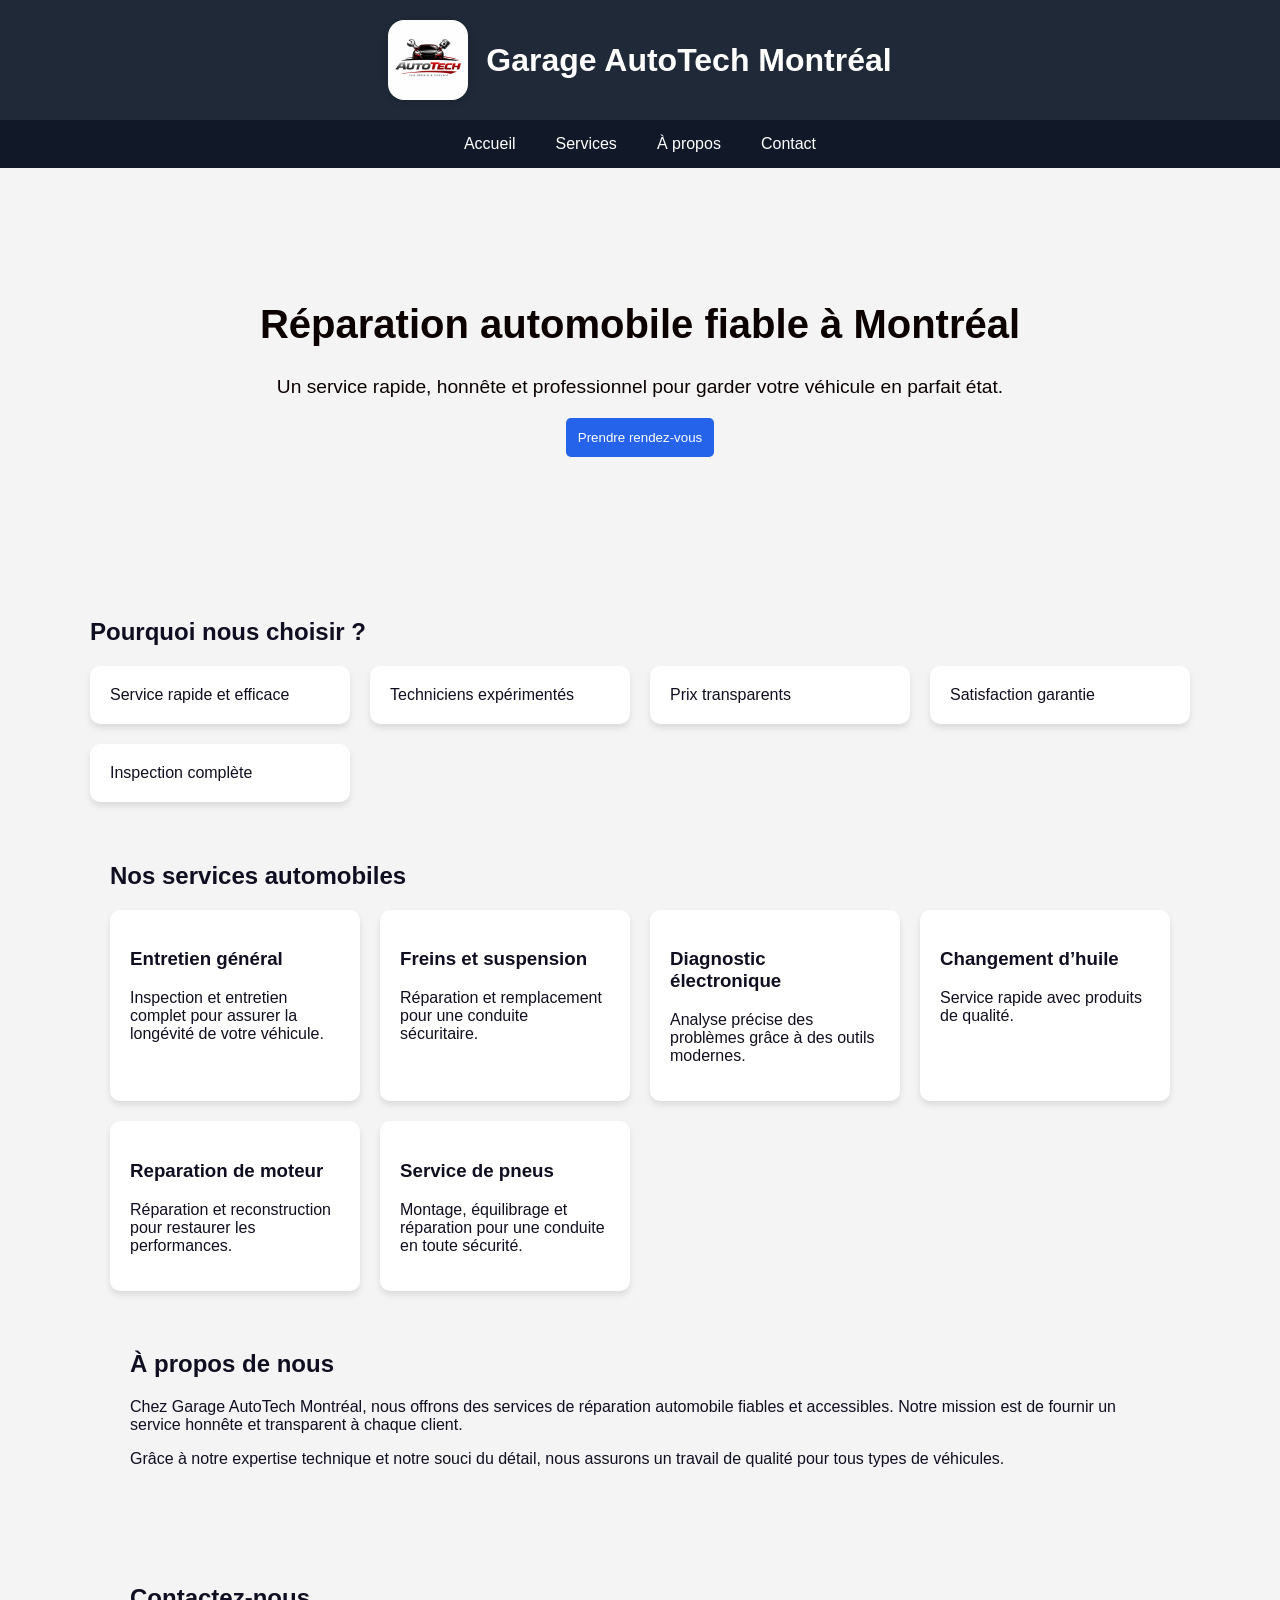
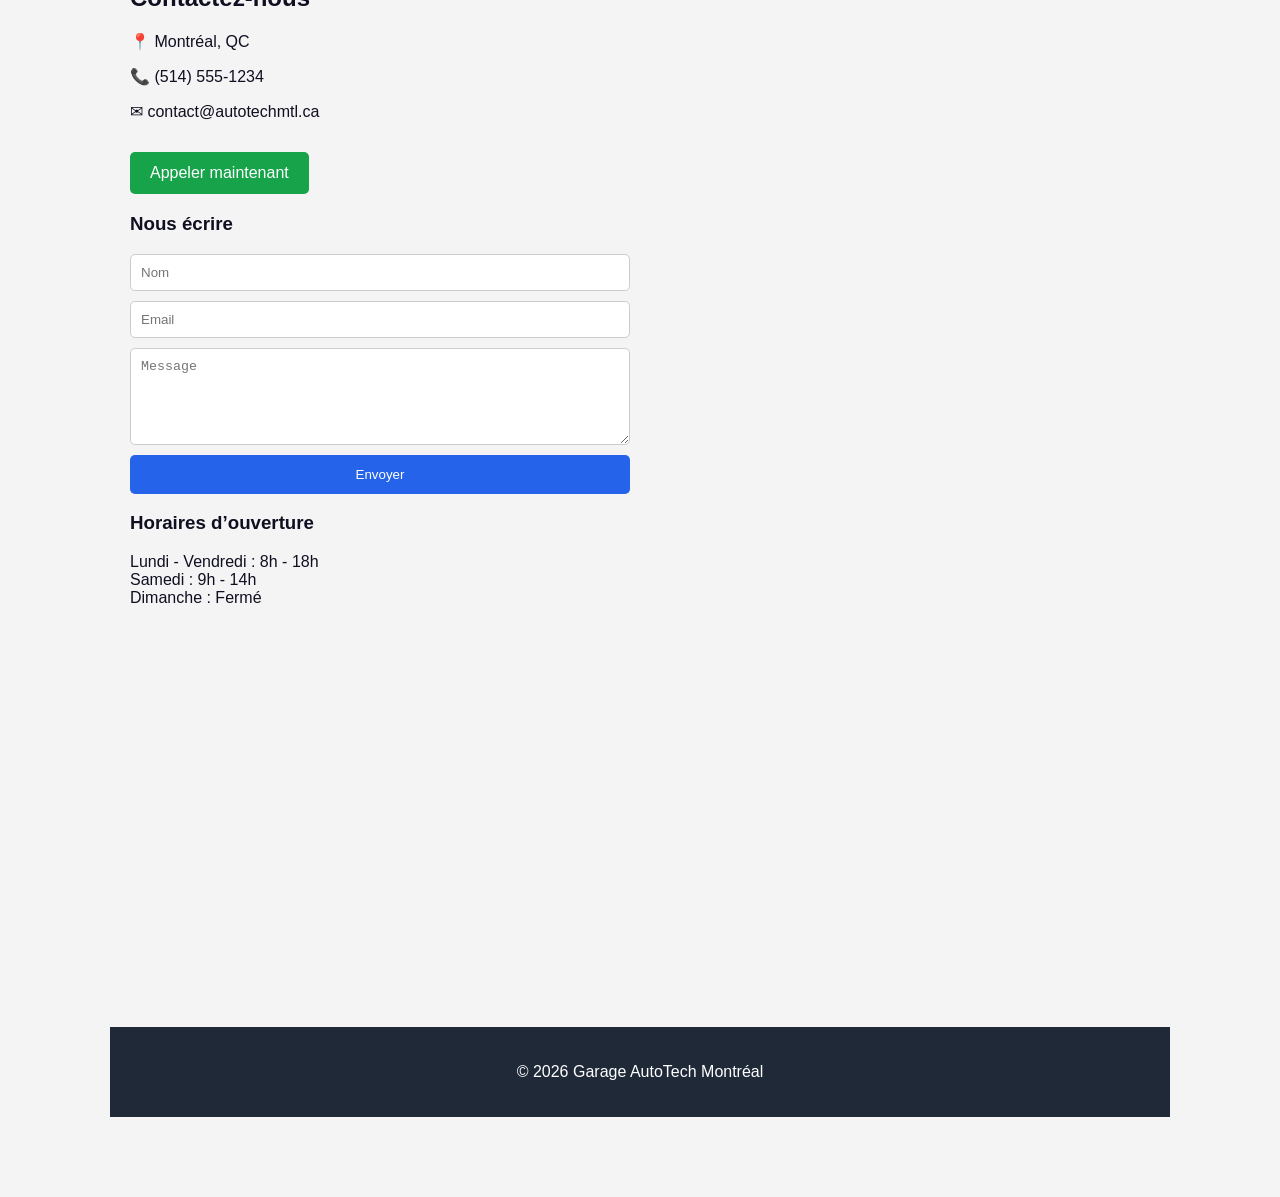
==== client/index.html @ 24687bcd "ajuster css ajuster cards ajouter logo" ====
<!doctype html>
<html lang="fr">
  <head>
    <meta charset="UTF-8" />
    <meta name="viewport" content="width=device-width, initial-scale=1.0" />
    <title>Garage AutoTech Montréal</title>
    <link rel="stylesheet" href="css/style.css" />
  </head>
  <body>
    <header>
      <img src="images/logo.png" alt="Logo Garage AutoTech" class="logo-header" />
      <h1>Garage AutoTech Montréal</h1>
    </header>

    <nav>
      <a href="#accueil">Accueil</a>
      <a href="#services">Services</a>
      <a href="#apropos">À propos</a>
      <a href="#contact">Contact</a>
    </nav>

    <!-- ACCUEIL -->
    <section class="hero" id="accueil">
      <h1>Réparation automobile fiable à Montréal</h1>
      <p>
        Un service rapide, honnête et professionnel pour garder votre véhicule
        en parfait état.
      </p>
      <button>Prendre rendez-vous</button>
    </section>

    <div class="container">
      <h2>Pourquoi nous choisir ?</h2>
      <div class="services">
        <div class="card">Service rapide et efficace</div>
        <div class="card">Techniciens expérimentés</div>
        <div class="card">Prix transparents</div>
        <div class="card">Satisfaction garantie</div>
        <div class="card">Inspection complète</div>
      </div>
    

    <!-- SERVICES -->
    <div class="container" id="services">
      <h2>Nos services automobiles</h2>
      <div class="services">
        <div class="card">
          <h3>Entretien général</h3>
          <p>
            Inspection et entretien complet pour assurer la longévité de votre
            véhicule.
          </p>
        </div>
        <div class="card">
          <h3>Freins et suspension</h3>
          <p>Réparation et remplacement pour une conduite sécuritaire.</p>
        </div>
        <div class="card">
          <h3>Diagnostic électronique</h3>
          <p>Analyse précise des problèmes grâce à des outils modernes.</p>
        </div>
        <div class="card">
          <h3>Changement d’huile</h3>
          <p>Service rapide avec produits de qualité.</p>
        </div>
        <div class="card">
          <h3>Reparation de moteur</h3>
            <p>Réparation et reconstruction pour restaurer les performances.</p>
        </div>
        <div class="card">
          <h3>Service de pneus</h3>
          <p>Montage, équilibrage et réparation pour une conduite en toute sécurité.</p>    
      </div>
    </div>

    <!-- À PROPOS -->
    <div class="container" id="apropos">
      <h2>À propos de nous</h2>
      <p>
        Chez Garage AutoTech Montréal, nous offrons des services de réparation
        automobile fiables et accessibles. Notre mission est de fournir un
        service honnête et transparent à chaque client.
      </p>
      <p>
        Grâce à notre expertise technique et notre souci du détail, nous
        assurons un travail de qualité pour tous types de véhicules.
      </p>
    </div>

    <!-- CONTACT -->
    <div class="container" id="contact">
      <h2>Contactez-nous</h2>
      <p>📍 Montréal, QC</p>
      <p>📞 (514) 555-1234</p>
      <p>✉ contact@autotechmtl.ca</p>

      <a href="tel:15145551234" class="call-btn">Appeler maintenant</a>

      <h3>Nous écrire</h3>
      <form>
        <input type="text" placeholder="Nom" required />
        <input type="email" placeholder="Email" required />
        <textarea placeholder="Message" rows="5" required></textarea>
        <button type="submit">Envoyer</button>
      </form>

      <h3>Horaires d’ouverture</h3>
      <p>
        Lundi - Vendredi : 8h - 18h<br />Samedi : 9h - 14h<br />Dimanche : Fermé
      </p>

      <iframe
        src="https://maps.google.com/maps?q=Montreal&t=&z=13&ie=UTF8&iwloc=&output=embed"
      ></iframe>
    </div>

    <footer>
      <p>&copy; 2026 Garage AutoTech Montréal</p>
    </footer>
  </body>
</html>
---- client/css/style.css ----
body {
  margin: 0;
  font-family: "Segoe UI", Tahoma, Geneva, Verdana, sans-serif;
  background-color: #f4f4f4;
  color: #0f0f21;
}

header {
  background-color: #1f2937;
  color: white;
  padding: 20px;
  text-align: center;
  display: flex;
  align-items: center;
  justify-content: center;
}

.logo-header {
  height: 80px;
  width: auto;
  border-radius: 16px;
  margin-right: 18px;
  object-fit: cover;
  box-shadow: 0 2px 8px rgba(0, 0, 0, 0.1);
}

nav {
  background: #111827;
  display: flex;
  justify-content: center;
  flex-wrap: wrap;
}

nav a {
  color: white;
  padding: 15px 20px;
  text-decoration: none;
}

nav a:hover {
  background: #374151;
}

.hero {
  background: url("https://images.unsplash.com/photo-1515923162037-7c1f4b6c60b3")
    center/cover no-repeat;
  height: 350px;
  display: flex;
  flex-direction: column;
  align-items: center;
  justify-content: center;
  color: rgb(12, 1, 1);
  text-align: center;
  padding: 20px;
  font-family:'Lucida Sans', 'Lucida Sans Regular', 'Lucida Grande', 'Lucida Sans Unicode', Geneva, Verdana, sans-serif
}

.hero h1 {
  font-size: 2.5rem;
  margin-bottom: 10px;
}

.hero p {
  font-size: 1.2rem;
  margin-bottom: 20px;
}

.container {
  padding: 40px 20px;
  max-width: 1100px;
  margin: auto;
}

.services {
  display: grid;
  grid-template-columns: repeat(auto-fit, minmax(250px, 1fr));
  gap: 20px;
}

.card {
  background: white;
  padding: 20px;
  border-radius: 10px;
  box-shadow: 0 4px 6px rgba(0, 0, 0, 0.1);
  transition:
    transform 0.2s ease,
    box-shadow 0.2s ease;
}

.card:hover {
  transform: scale(1.04);
  box-shadow: 0 8px 16px rgba(0, 0, 0, 0.15);
}

.checklist {
  margin-top: 20px;
  line-height: 1.8;
}

form {
  display: flex;
  flex-direction: column;
  gap: 10px;
  max-width: 500px;
}

input,
textarea {
  padding: 10px;
  border-radius: 5px;
  border: 1px solid #ccc;
}

iframe {
  width: 100%;
  height: 300px;
  border: none;
  margin-top: 20px;
}

button {
  background: #2563eb;
  color: white;
  border: none;
  padding: 12px;
  border-radius: 5px;
  cursor: pointer;
}

button:hover {
  background: #1d4ed8;
}

.call-btn {
  display: inline-block;
  margin-top: 15px;
  background: #16a34a;
  padding: 12px 20px;
  border-radius: 5px;
  color: white;
  text-decoration: none;
}

footer {
  background: #1f2937;
  color: white;
  text-align: center;
  padding: 20px;
  margin-top: 40px;
}
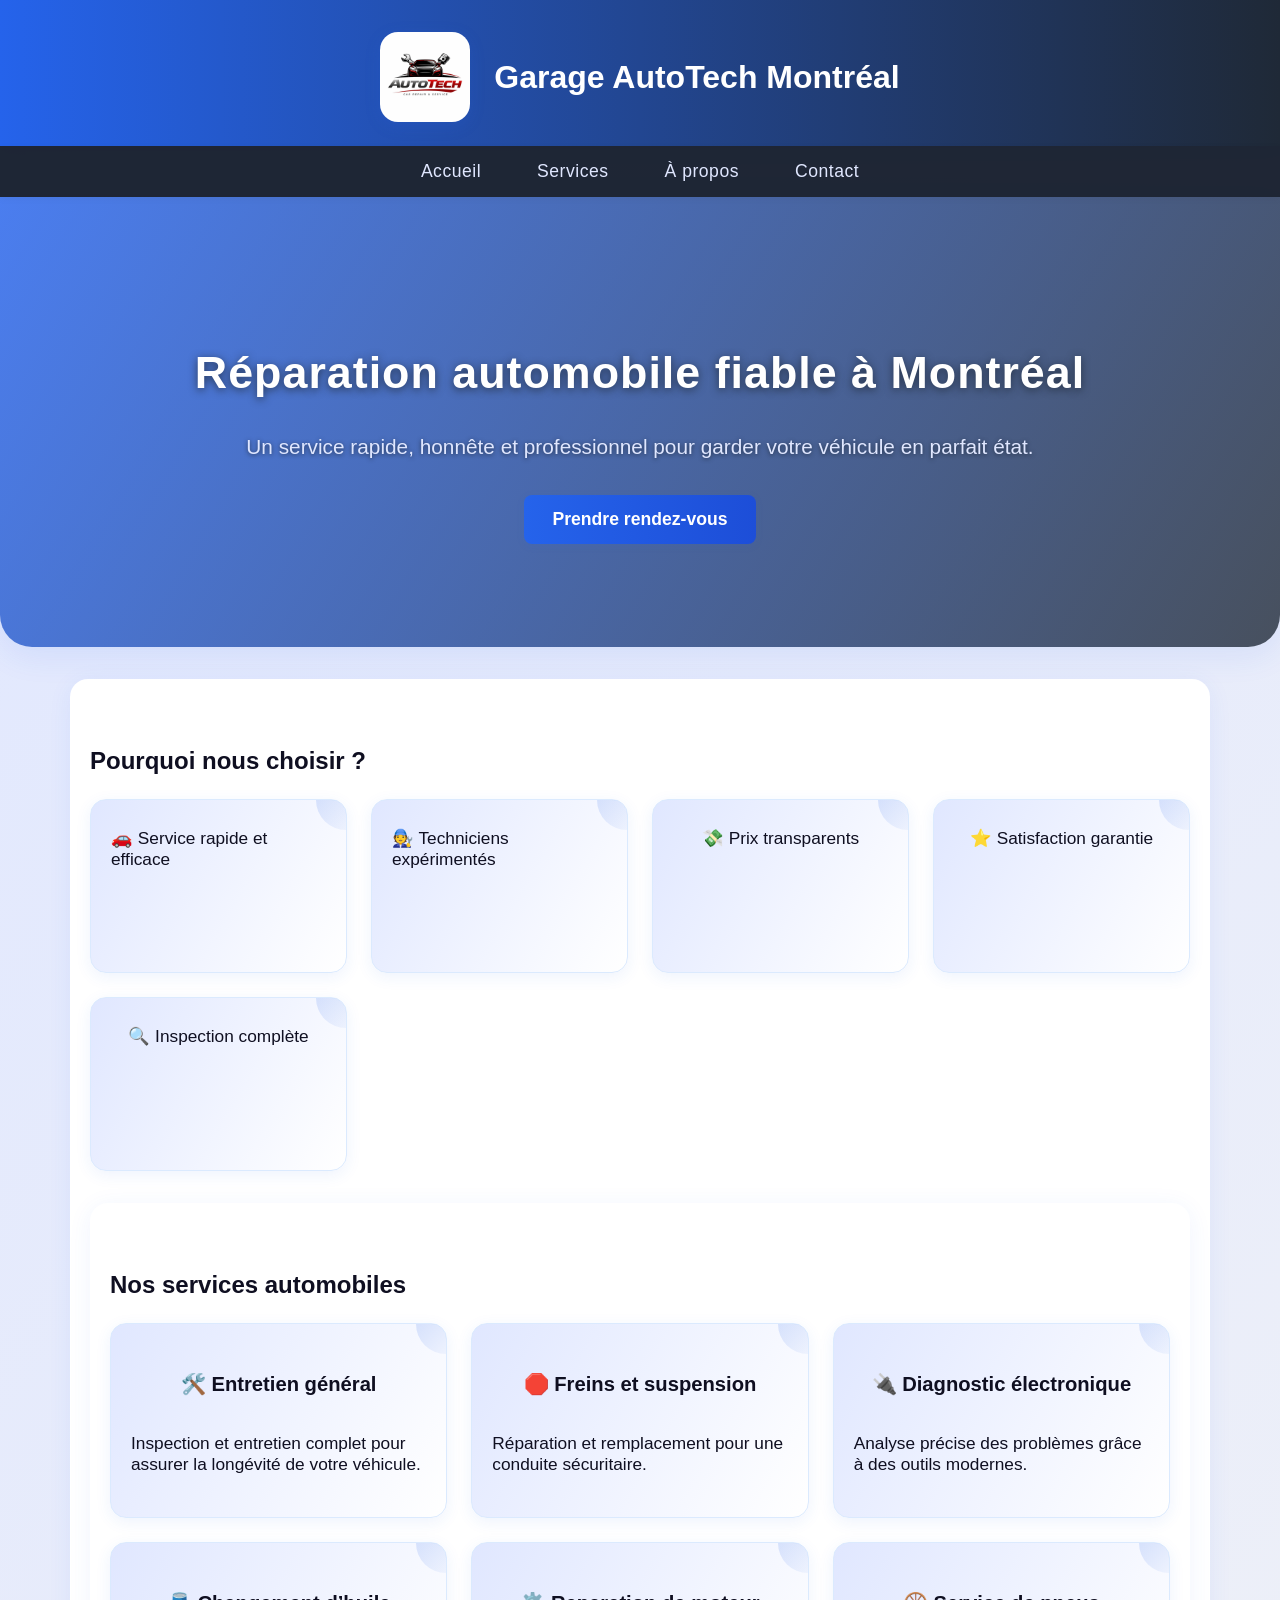
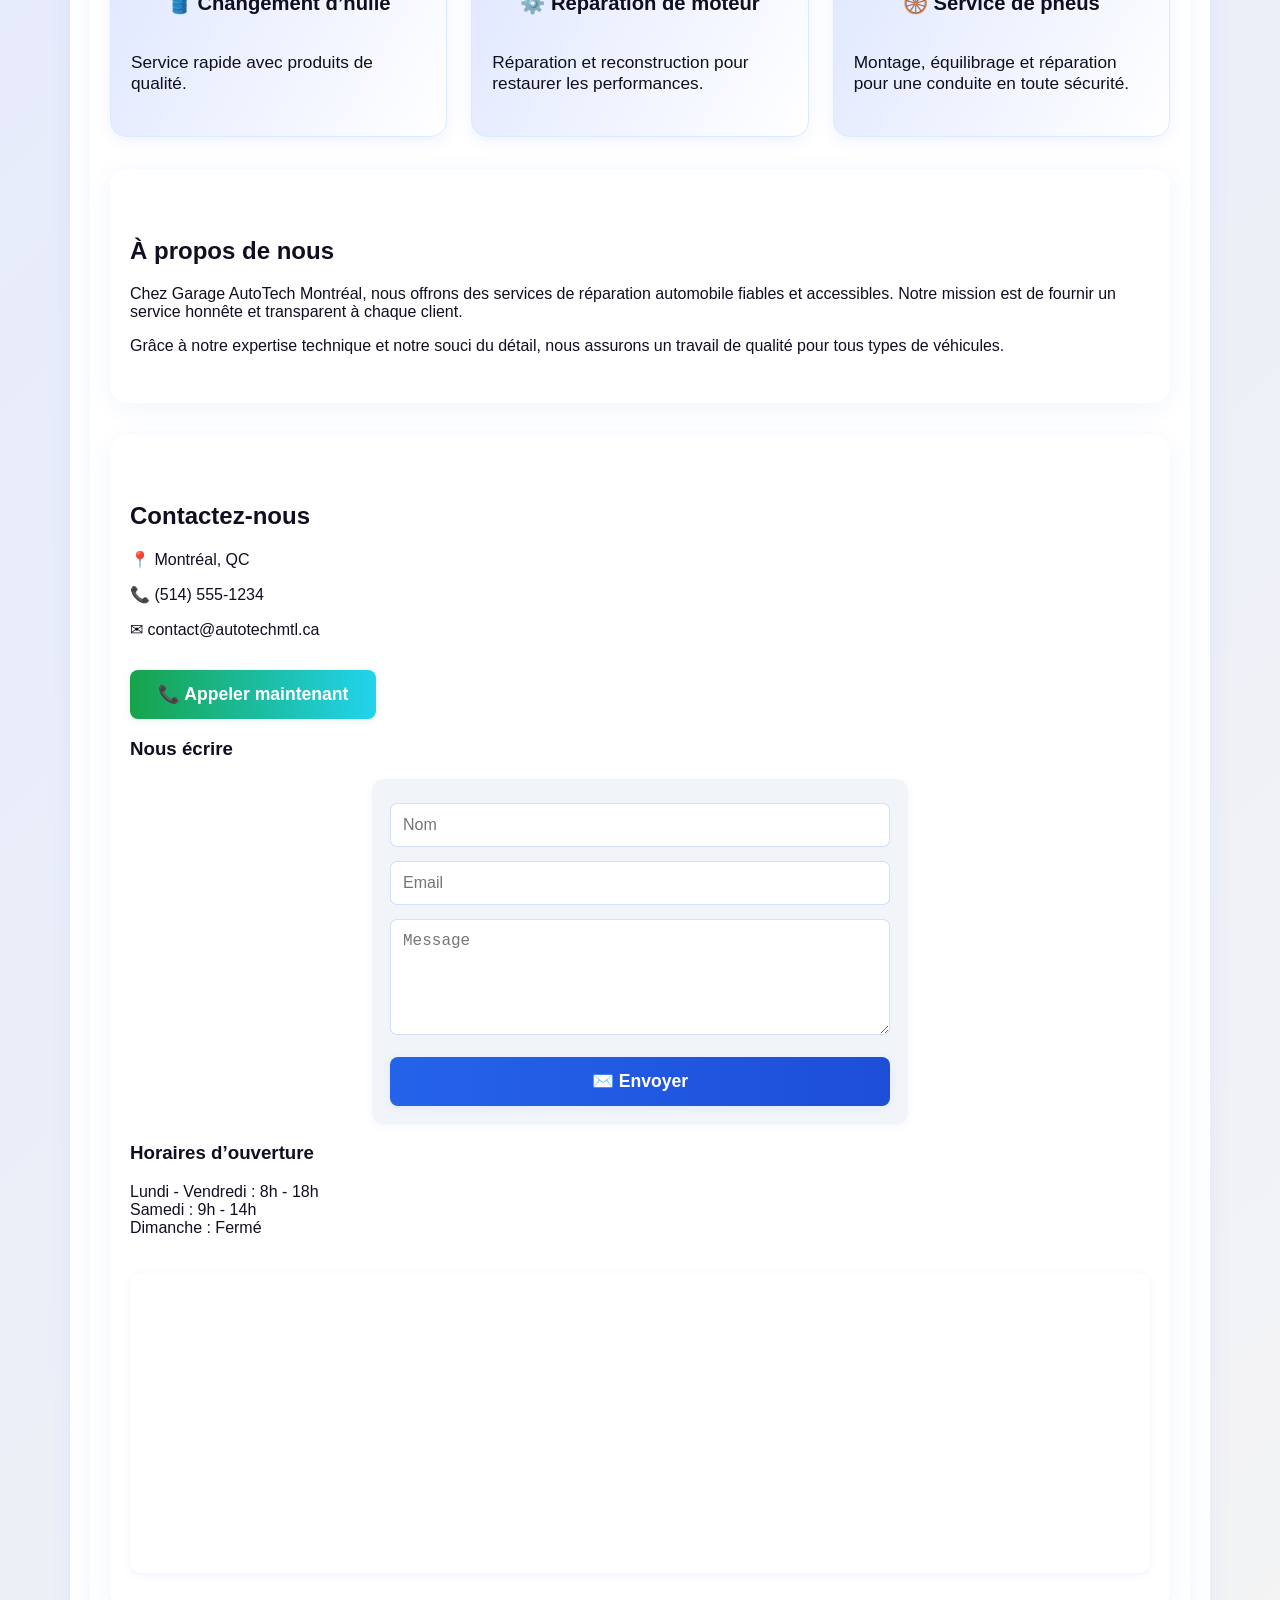
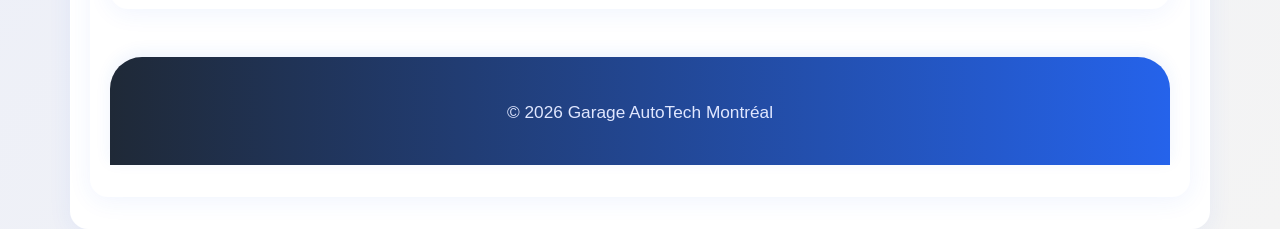
==== commit ed59573c: "mise a jour du style" ====
--- a/client/index.html
+++ b/client/index.html
@@ -32,11 +32,11 @@
     <div class="container">
       <h2>Pourquoi nous choisir ?</h2>
       <div class="services">
-        <div class="card">Service rapide et efficace</div>
-        <div class="card">Techniciens expérimentés</div>
-        <div class="card">Prix transparents</div>
-        <div class="card">Satisfaction garantie</div>
-        <div class="card">Inspection complète</div>
+        <div class="card">🚗 Service rapide et efficace</div>
+        <div class="card">🧑‍🔧 Techniciens expérimentés</div>
+        <div class="card">💸 Prix transparents</div>
+        <div class="card">⭐ Satisfaction garantie</div>
+        <div class="card">🔍 Inspection complète</div>
       </div>
     
 
@@ -45,33 +45,32 @@
       <h2>Nos services automobiles</h2>
       <div class="services">
         <div class="card">
-          <h3>Entretien général</h3>
+          <h3>🛠️ Entretien général</h3>
           <p>
-            Inspection et entretien complet pour assurer la longévité de votre
-            véhicule.
+            Inspection et entretien complet pour assurer la longévité de votre véhicule.
           </p>
         </div>
         <div class="card">
-          <h3>Freins et suspension</h3>
+          <h3>🛑 Freins et suspension</h3>
           <p>Réparation et remplacement pour une conduite sécuritaire.</p>
         </div>
         <div class="card">
-          <h3>Diagnostic électronique</h3>
+          <h3>🔌 Diagnostic électronique</h3>
           <p>Analyse précise des problèmes grâce à des outils modernes.</p>
         </div>
         <div class="card">
-          <h3>Changement d’huile</h3>
+          <h3>🛢️ Changement d’huile</h3>
           <p>Service rapide avec produits de qualité.</p>
         </div>
         <div class="card">
-          <h3>Reparation de moteur</h3>
+          <h3>⚙️ Reparation de moteur</h3>
             <p>Réparation et reconstruction pour restaurer les performances.</p>
         </div>
         <div class="card">
-          <h3>Service de pneus</h3>
+          <h3>🛞 Service de pneus</h3>
           <p>Montage, équilibrage et réparation pour une conduite en toute sécurité.</p>    
+        </div>
       </div>
-    </div>
 
     <!-- À PROPOS -->
     <div class="container" id="apropos">
@@ -94,14 +93,14 @@
       <p>📞 (514) 555-1234</p>
       <p>✉ contact@autotechmtl.ca</p>
 
-      <a href="tel:15145551234" class="call-btn">Appeler maintenant</a>
+      <a href="tel:15145551234" class="call-btn">📞 Appeler maintenant</a>
 
       <h3>Nous écrire</h3>
       <form>
         <input type="text" placeholder="Nom" required />
         <input type="email" placeholder="Email" required />
         <textarea placeholder="Message" rows="5" required></textarea>
-        <button type="submit">Envoyer</button>
+        <button type="submit">✉️ Envoyer</button>
       </form>
 
       <h3>Horaires d’ouverture</h3>
--- a/client/css/style.css
+++ b/client/css/style.css
@@ -1,95 +1,148 @@
+
+
 body {
   margin: 0;
   font-family: "Segoe UI", Tahoma, Geneva, Verdana, sans-serif;
-  background-color: #f4f4f4;
+  background: linear-gradient(135deg, #e0e7ff 0%, #f4f4f4 100%);
   color: #0f0f21;
+  min-height: 100vh;
 }
 
 header {
-  background-color: #1f2937;
+  background: linear-gradient(90deg, #2563eb 0%, #1f2937 100%);
   color: white;
-  padding: 20px;
+  padding: 32px 20px 24px 20px;
   text-align: center;
   display: flex;
   align-items: center;
   justify-content: center;
+  box-shadow: 0 4px 16px rgba(37, 99, 235, 0.08);
+
+  position: relative;
+  z-index: 2;
 }
 
 .logo-header {
-  height: 80px;
+  height: 90px;
   width: auto;
-  border-radius: 16px;
-  margin-right: 18px;
+  border-radius: 18px;
+  margin-right: 24px;
   object-fit: cover;
-  box-shadow: 0 2px 8px rgba(0, 0, 0, 0.1);
+  box-shadow: 0 4px 16px rgba(37, 99, 235, 0.15);
 }
 
 nav {
-  background: #111827;
+  background: #111827ee;
   display: flex;
   justify-content: center;
   flex-wrap: wrap;
+  position: sticky;
+  top: 0;
+  z-index: 10;
+  box-shadow: 0 2px 8px rgba(0,0,0,0.04);
 }
 
 nav a {
-  color: white;
-  padding: 15px 20px;
+  color: #e0e7ff;
+  padding: 15px 28px;
   text-decoration: none;
+  font-weight: 500;
+  font-size: 1.1rem;
+  letter-spacing: 0.5px;
+  transition: background 0.2s, color 0.2s;
 }
 
 nav a:hover {
-  background: #374151;
+  background: #2563eb;
+  color: #fff;
+  border-radius: 8px;
 }
 
 .hero {
-  background: url("https://images.unsplash.com/photo-1515923162037-7c1f4b6c60b3")
-    center/cover no-repeat;
-  height: 350px;
+  background: linear-gradient(120deg, #2563ebcc 0%, #1f2937cc 100%), url("https://images.unsplash.com/photo-1515923162037-7c1f4b6c60b3") center/cover no-repeat;
+  min-height: 380px;
   display: flex;
   flex-direction: column;
   align-items: center;
   justify-content: center;
-  color: rgb(12, 1, 1);
+  color: #fff;
   text-align: center;
-  padding: 20px;
-  font-family:'Lucida Sans', 'Lucida Sans Regular', 'Lucida Grande', 'Lucida Sans Unicode', Geneva, Verdana, sans-serif
+  padding: 40px 20px 30px 20px;
+  border-radius: 0 0 32px 32px;
+  box-shadow: 0 8px 32px rgba(37, 99, 235, 0.10);
+  font-family:'Lucida Sans', 'Lucida Sans Regular', 'Lucida Grande', 'Lucida Sans Unicode', Geneva, Verdana, sans-serif;
+  position: relative;
+  overflow: hidden;
 }
 
 .hero h1 {
-  font-size: 2.5rem;
-  margin-bottom: 10px;
+  font-size: 2.8rem;
+  margin-bottom: 16px;
+  font-weight: 700;
+  text-shadow: 0 2px 8px #1f2937cc;
+  letter-spacing: 1px;
 }
 
 .hero p {
-  font-size: 1.2rem;
-  margin-bottom: 20px;
+  font-size: 1.3rem;
+  margin-bottom: 28px;
+  color: #e0e7ff;
+  text-shadow: 0 1px 4px #1f2937cc;
 }
 
 .container {
-  padding: 40px 20px;
+  padding: 48px 20px 32px 20px;
   max-width: 1100px;
-  margin: auto;
+  margin: 32px auto 0 auto;
+  background: #fff;
+  border-radius: 18px;
+  box-shadow: 0 4px 24px rgba(37, 99, 235, 0.07);
+  position: relative;
+  z-index: 1;
 }
 
 .services {
   display: grid;
   grid-template-columns: repeat(auto-fit, minmax(250px, 1fr));
-  gap: 20px;
+  gap: 24px;
+  margin-top: 24px;
 }
 
 .card {
-  background: white;
-  padding: 20px;
-  border-radius: 10px;
-  box-shadow: 0 4px 6px rgba(0, 0, 0, 0.1);
-  transition:
-    transform 0.2s ease,
-    box-shadow 0.2s ease;
+  background: linear-gradient(120deg, #e0e7ff 0%, #fff 100%);
+  padding: 28px 20px 24px 20px;
+  border-radius: 16px;
+  box-shadow: 0 4px 16px rgba(37, 99, 235, 0.08);
+  transition: transform 0.2s, box-shadow 0.2s;
+  font-size: 1.08rem;
+  font-weight: 500;
+  display: flex;
+  flex-direction: column;
+  align-items: center;
+  position: relative;
+  overflow: hidden;
+  min-height: 120px;
+  border: 1.5px solid #dbeafe;
+  animation: fadeInUp 0.7s;
+}
+
+.card::before {
+  content: "";
+  display: block;
+  position: absolute;
+  top: -30px;
+  right: -30px;
+  width: 60px;
+  height: 60px;
+  background: linear-gradient(135deg, #2563eb33 0%, #fff0 100%);
+  border-radius: 50%;
+  z-index: 0;
 }
 
 .card:hover {
-  transform: scale(1.04);
-  box-shadow: 0 8px 16px rgba(0, 0, 0, 0.15);
+  transform: translateY(-6px) scale(1.045);
+  box-shadow: 0 12px 32px rgba(37, 99, 235, 0.13);
+  border-color: #2563eb;
 }
 
 .checklist {
@@ -100,15 +153,29 @@
 form {
   display: flex;
   flex-direction: column;
-  gap: 10px;
+  gap: 14px;
   max-width: 500px;
+  margin: 0 auto;
+  background: #f1f5f9;
+  padding: 24px 18px 18px 18px;
+  border-radius: 12px;
+  box-shadow: 0 2px 8px rgba(37, 99, 235, 0.06);
 }
 
 input,
 textarea {
-  padding: 10px;
-  border-radius: 5px;
-  border: 1px solid #ccc;
+  padding: 12px;
+  border-radius: 7px;
+  border: 1.5px solid #2563eb33;
+  font-size: 1rem;
+  background: #fff;
+  transition: border 0.2s;
+}
+
+input:focus,
+textarea:focus {
+  border: 1.5px solid #2563eb;
+  outline: none;
 }
 
 iframe {
@@ -116,35 +183,304 @@
   height: 300px;
   border: none;
   margin-top: 20px;
+  border-radius: 12px;
+  box-shadow: 0 2px 8px rgba(37, 99, 235, 0.08);
 }
 
 button {
-  background: #2563eb;
+  background: linear-gradient(90deg, #2563eb 0%, #1d4ed8 100%);
   color: white;
   border: none;
-  padding: 12px;
-  border-radius: 5px;
+  padding: 14px 28px;
+  border-radius: 8px;
   cursor: pointer;
+  font-size: 1.1rem;
+  font-weight: 600;
+  box-shadow: 0 2px 8px rgba(37, 99, 235, 0.08);
+  transition: background 0.2s, transform 0.2s;
+  margin-top: 8px;
 }
 
 button:hover {
-  background: #1d4ed8;
+  background: linear-gradient(90deg, #1d4ed8 0%, #2563eb 100%);
+  transform: translateY(-2px) scale(1.03);
 }
 
 .call-btn {
   display: inline-block;
   margin-top: 15px;
-  background: #16a34a;
-  padding: 12px 20px;
-  border-radius: 5px;
+  background: linear-gradient(90deg, #16a34a 0%, #22d3ee 100%);
+  padding: 14px 28px;
+  border-radius: 8px;
   color: white;
   text-decoration: none;
+  font-weight: 600;
+  font-size: 1.1rem;
+  box-shadow: 0 2px 8px rgba(16, 163, 74, 0.10);
+  transition: background 0.2s, transform 0.2s;
+}
+
+.call-btn:hover {
+  background: linear-gradient(90deg, #22d3ee 0%, #16a34a 100%);
+  transform: translateY(-2px) scale(1.03);
 }
 
 footer {
-  background: #1f2937;
+  background: linear-gradient(90deg, #1f2937 0%, #2563eb 100%);
+  color: #e0e7ff;
+  text-align: center;
+  padding: 28px 20px 24px 20px;
+  margin-top: 48px;
+  border-top-left-radius: 32px;
+  border-top-right-radius: 32px;
+  box-shadow: 0 -4px 16px rgba(37, 99, 235, 0.08);
+  font-size: 1.08rem;
+}
+
+@keyframes fadeInUp {
+  from {
+    opacity: 0;
+    transform: translateY(30px);
+  }
+  to {
+    opacity: 1;
+    transform: translateY(0);
+  }
+}
+
+  background: linear-gradient(90deg, #2563eb 0%, #1f2937 100%);
   color: white;
+  padding: 32px 20px 24px 20px;
   text-align: center;
-  padding: 20px;
-  margin-top: 40px;
-}
+  display: flex;
+  align-items: center;
+  justify-content: center;
+  box-shadow: 0 4px 16px rgba(37, 99, 235, 0.08);
+  border-bottom-left-radius: 32px;
+  border-bottom-right-radius: 32px;
+  position: relative;
+  z-index: 2;
+}
+
+  .logo-header {
+    height: 90px;
+    width: auto;
+    border-radius: 18px;
+    margin-right: 24px;
+    object-fit: cover;
+    box-shadow: 0 4px 16px rgba(37, 99, 235, 0.15);
+}
+
+  background: #111827ee;
+  display: flex;
+  justify-content: center;
+  flex-wrap: wrap;
+  position: sticky;
+  top: 0;
+  z-index: 10;
+  box-shadow: 0 2px 8px rgba(0,0,0,0.04);
+}
+
+  color: #e0e7ff;
+  padding: 15px 28px;
+  text-decoration: none;
+  font-weight: 500;
+  font-size: 1.1rem;
+  letter-spacing: 0.5px;
+  transition: background 0.2s, color 0.2s;
+}
+
+  background: #2563eb;
+  color: #fff;
+  border-radius: 8px;
+}
+
+  .hero {
+    background: linear-gradient(120deg, #2563ebcc 0%, #1f2937cc 100%), url("https://images.unsplash.com/photo-1515923162037-7c1f4b6c60b3") center/cover no-repeat;
+    min-height: 380px;
+    display: flex;
+    flex-direction: column;
+    align-items: center;
+    justify-content: center;
+    color: #fff;
+    text-align: center;
+    padding: 40px 20px 30px 20px;
+    border-radius: 0 0 32px 32px;
+    box-shadow: 0 8px 32px rgba(37, 99, 235, 0.10);
+    font-family:'Lucida Sans', 'Lucida Sans Regular', 'Lucida Grande', 'Lucida Sans Unicode', Geneva, Verdana, sans-serif;
+    position: relative;
+    overflow: hidden;
+}
+
+  .hero h1 {
+    font-size: 2.8rem;
+    margin-bottom: 16px;
+    font-weight: 700;
+    text-shadow: 0 2px 8px #1f2937cc;
+    letter-spacing: 1px;
+}
+
+  .hero p {
+    font-size: 1.3rem;
+    margin-bottom: 28px;
+    color: #e0e7ff;
+    text-shadow: 0 1px 4px #1f2937cc;
+}
+
+  .container {
+    padding: 48px 20px 32px 20px;
+    max-width: 1100px;
+    margin: 32px auto 0 auto;
+    background: #fff;
+    border-radius: 18px;
+    box-shadow: 0 4px 24px rgba(37, 99, 235, 0.07);
+    position: relative;
+    z-index: 1;
+}
+
+  .services {
+    display: grid;
+    grid-template-columns: repeat(auto-fit, minmax(250px, 1fr));
+    gap: 24px;
+    margin-top: 24px;
+}
+
+  .card {
+    background: linear-gradient(120deg, #e0e7ff 0%, #fff 100%);
+    padding: 28px 20px 24px 20px;
+    border-radius: 16px;
+    box-shadow: 0 4px 16px rgba(37, 99, 235, 0.08);
+    transition: transform 0.2s, box-shadow 0.2s;
+    font-size: 1.08rem;
+    font-weight: 500;
+    display: flex;
+    flex-direction: column;
+    align-items: center;
+    position: relative;
+    overflow: hidden;
+    min-height: 120px;
+    border: 1.5px solid #dbeafe;
+    animation: fadeInUp 0.7s;
+  }
+
+  .card::before {
+    content: "";
+    display: block;
+    position: absolute;
+    top: -30px;
+    right: -30px;
+    width: 60px;
+    height: 60px;
+    background: linear-gradient(135deg, #2563eb33 0%, #fff0 100%);
+    border-radius: 50%;
+    z-index: 0;
+  }
+}
+
+  .card:hover {
+    transform: translateY(-6px) scale(1.045);
+    box-shadow: 0 12px 32px rgba(37, 99, 235, 0.13);
+    border-color: #2563eb;
+  }
+}
+
+.checklist {
+  margin-top: 20px;
+  line-height: 1.8;
+}
+
+  form {
+    display: flex;
+    flex-direction: column;
+    gap: 14px;
+    max-width: 500px;
+    margin: 0 auto;
+    background: #f1f5f9;
+    padding: 24px 18px 18px 18px;
+    border-radius: 12px;
+    box-shadow: 0 2px 8px rgba(37, 99, 235, 0.06);
+  }
+}
+
+  padding: 12px;
+  border-radius: 7px;
+  border: 1.5px solid #2563eb33;
+  font-size: 1rem;
+  background: #fff;
+  transition: border 0.2s;
+}
+
+input:focus,
+textarea:focus {
+  border: 1.5px solid #2563eb;
+  outline: none;
+}
+
+  iframe {
+    width: 100%;
+    height: 300px;
+    border: none;
+    margin-top: 20px;
+    border-radius: 12px;
+    box-shadow: 0 2px 8px rgba(37, 99, 235, 0.08);
+}
+
+  background: linear-gradient(90deg, #2563eb 0%, #1d4ed8 100%);
+  color: white;
+  border: none;
+  padding: 14px 28px;
+  border-radius: 8px;
+  cursor: pointer;
+  font-size: 1.1rem;
+  font-weight: 600;
+  box-shadow: 0 2px 8px rgba(37, 99, 235, 0.08);
+  transition: background 0.2s, transform 0.2s;
+  margin-top: 8px;
+}
+
+  background: linear-gradient(90deg, #1d4ed8 0%, #2563eb 100%);
+  transform: translateY(-2px) scale(1.03);
+}
+
+  .call-btn {
+    display: inline-block;
+    margin-top: 15px;
+    background: linear-gradient(90deg, #16a34a 0%, #22d3ee 100%);
+    padding: 14px 28px;
+    border-radius: 8px;
+    color: white;
+    text-decoration: none;
+    font-weight: 600;
+    font-size: 1.1rem;
+    box-shadow: 0 2px 8px rgba(16, 163, 74, 0.10);
+    transition: background 0.2s, transform 0.2s;
+  }
+  .call-btn:hover {
+    background: linear-gradient(90deg, #22d3ee 0%, #16a34a 100%);
+    transform: translateY(-2px) scale(1.03);
+  }
+}
+
+  footer {
+    background: linear-gradient(90deg, #1f2937 0%, #2563eb 100%);
+    color: #e0e7ff;
+    text-align: center;
+    padding: 28px 20px 24px 20px;
+    margin-top: 48px;
+    border-top-left-radius: 32px;
+    border-top-right-radius: 32px;
+    box-shadow: 0 -4px 16px rgba(37, 99, 235, 0.08);
+    font-size: 1.08rem;
+  }
+
+@keyframes fadeInUp {
+  from {
+    opacity: 0;
+    transform: translateY(30px);
+  }
+  to {
+    opacity: 1;
+    transform: translateY(0);
+  }
+}
+}
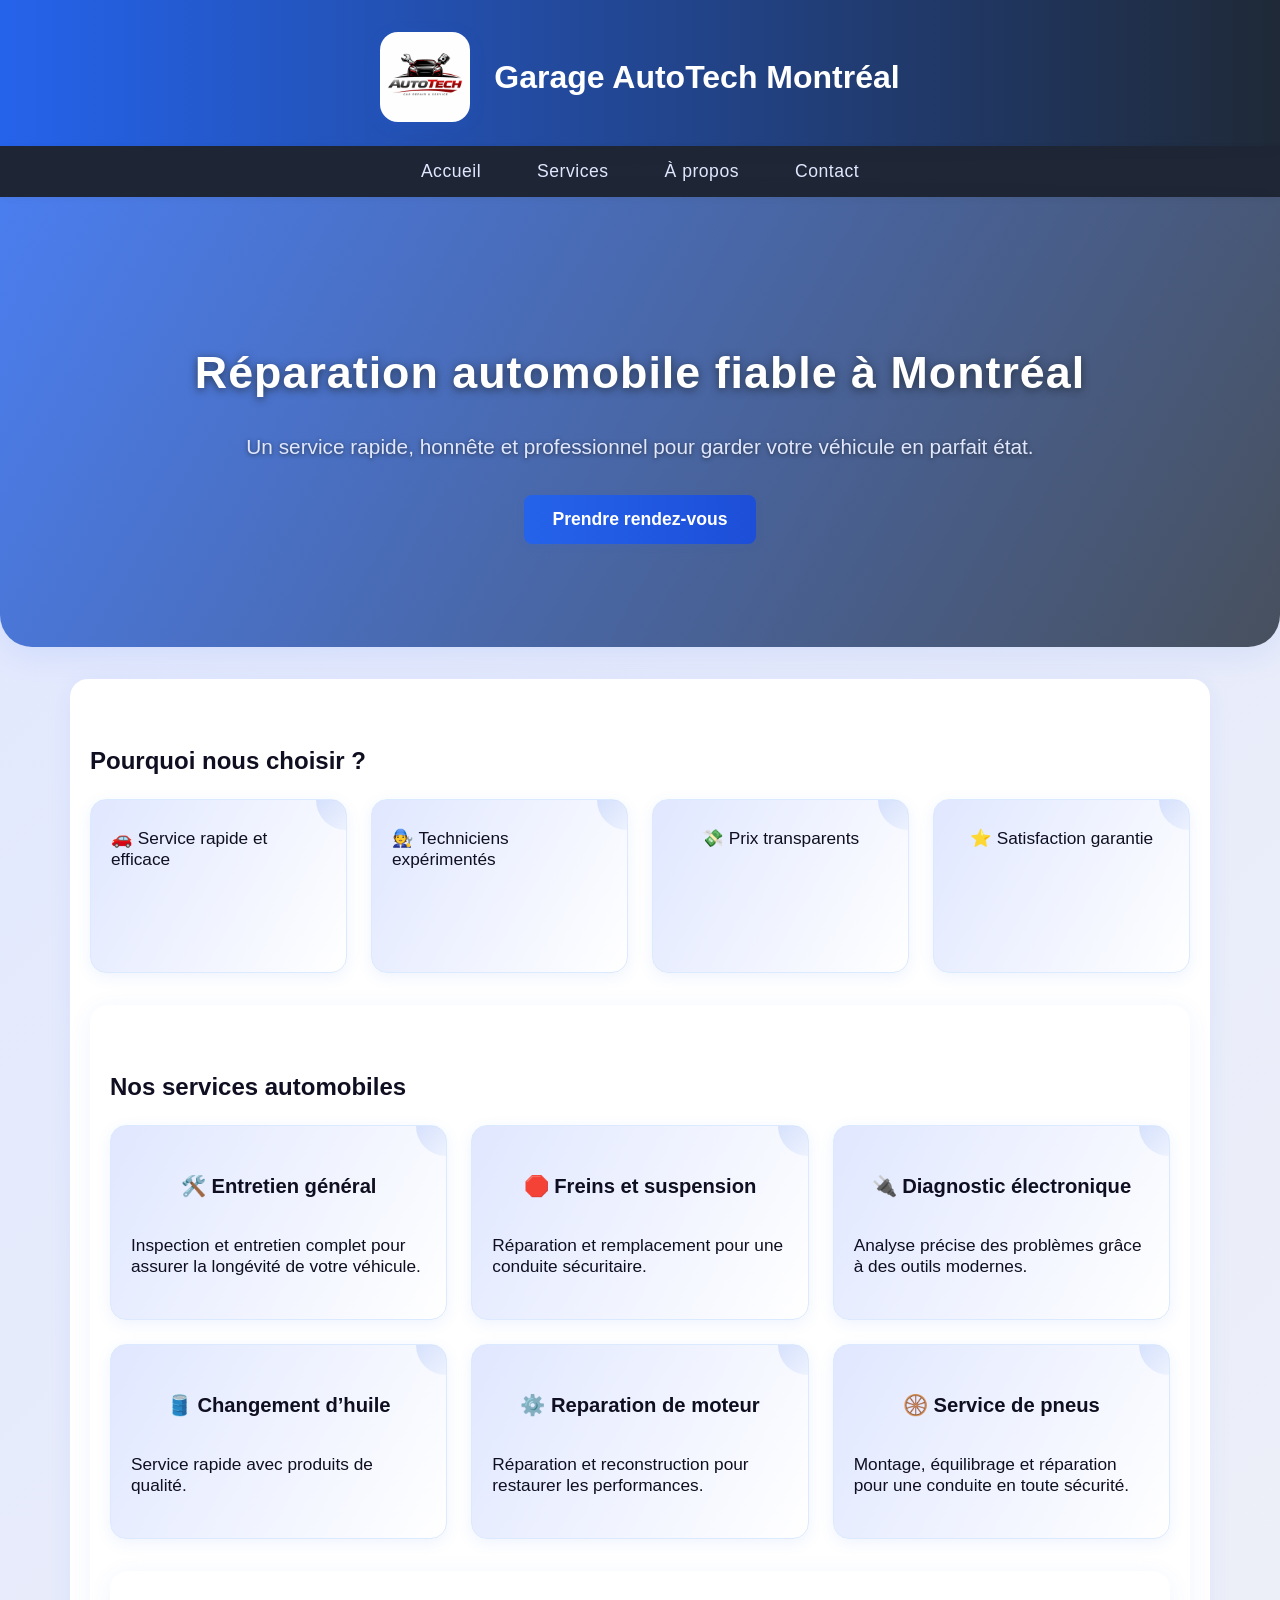
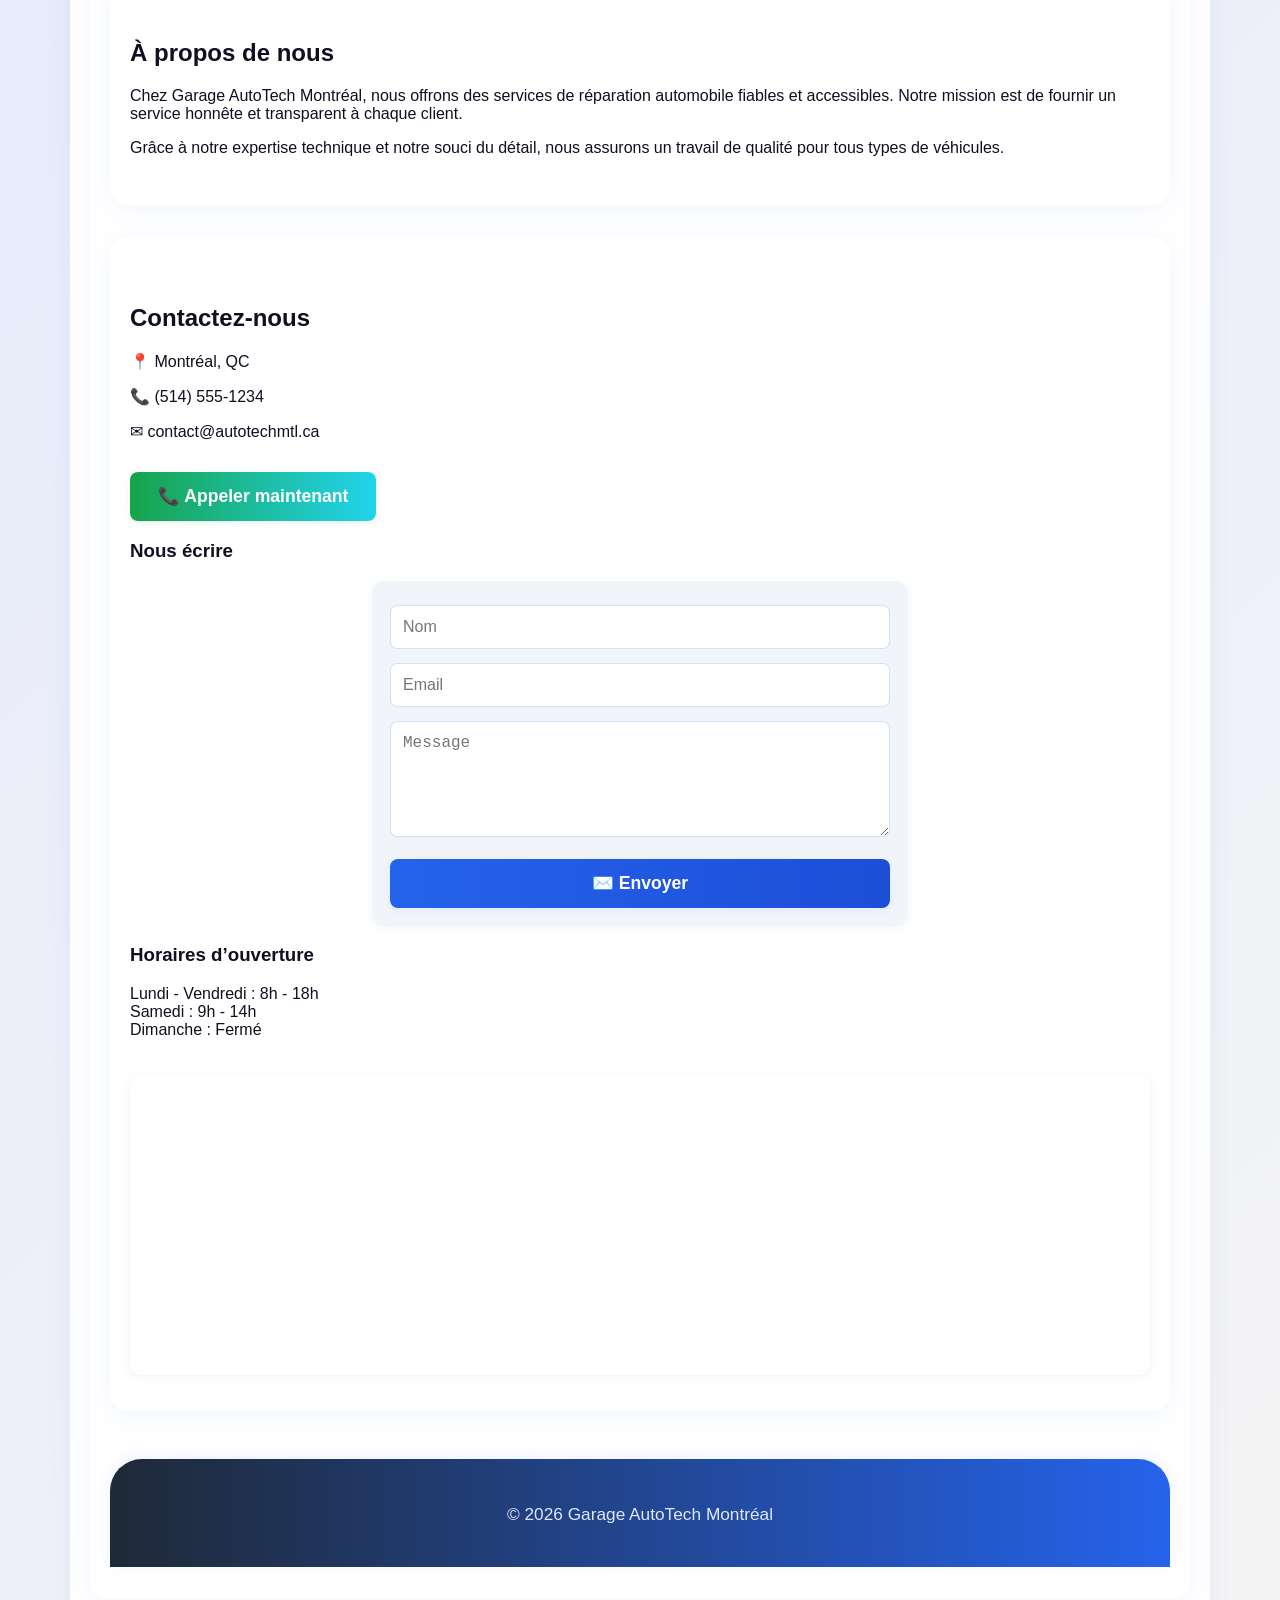
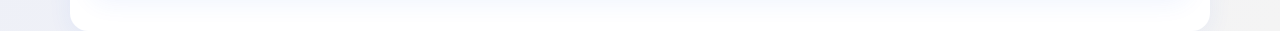
==== commit 2620654b: "nettoyage css" ====
--- a/client/index.html
+++ b/client/index.html
@@ -36,7 +36,6 @@
         <div class="card">🧑‍🔧 Techniciens expérimentés</div>
         <div class="card">💸 Prix transparents</div>
         <div class="card">⭐ Satisfaction garantie</div>
-        <div class="card">🔍 Inspection complète</div>
       </div>
     
 
--- a/client/css/style.css
+++ b/client/css/style.css
@@ -1,5 +1,3 @@
-
-
 body {
   margin: 0;
   font-family: "Segoe UI", Tahoma, Geneva, Verdana, sans-serif;
@@ -39,7 +37,7 @@
   position: sticky;
   top: 0;
   z-index: 10;
-  box-shadow: 0 2px 8px rgba(0,0,0,0.04);
+  box-shadow: 0 2px 8px rgba(0, 0, 0, 0.04);
 }
 
 nav a {
@@ -49,7 +47,9 @@
   font-weight: 500;
   font-size: 1.1rem;
   letter-spacing: 0.5px;
-  transition: background 0.2s, color 0.2s;
+  transition:
+    background 0.2s,
+    color 0.2s;
 }
 
 nav a:hover {
@@ -59,7 +59,10 @@
 }
 
 .hero {
-  background: linear-gradient(120deg, #2563ebcc 0%, #1f2937cc 100%), url("https://images.unsplash.com/photo-1515923162037-7c1f4b6c60b3") center/cover no-repeat;
+  background:
+    linear-gradient(120deg, #2563ebcc 0%, #1f2937cc 100%),
+    url("https://images.unsplash.com/photo-1515923162037-7c1f4b6c60b3")
+      center/cover no-repeat;
   min-height: 380px;
   display: flex;
   flex-direction: column;
@@ -69,8 +72,10 @@
   text-align: center;
   padding: 40px 20px 30px 20px;
   border-radius: 0 0 32px 32px;
-  box-shadow: 0 8px 32px rgba(37, 99, 235, 0.10);
-  font-family:'Lucida Sans', 'Lucida Sans Regular', 'Lucida Grande', 'Lucida Sans Unicode', Geneva, Verdana, sans-serif;
+  box-shadow: 0 8px 32px rgba(37, 99, 235, 0.1);
+  font-family:
+    "Lucida Sans", "Lucida Sans Regular", "Lucida Grande",
+    "Lucida Sans Unicode", Geneva, Verdana, sans-serif;
   position: relative;
   overflow: hidden;
 }
@@ -113,7 +118,9 @@
   padding: 28px 20px 24px 20px;
   border-radius: 16px;
   box-shadow: 0 4px 16px rgba(37, 99, 235, 0.08);
-  transition: transform 0.2s, box-shadow 0.2s;
+  transition:
+    transform 0.2s,
+    box-shadow 0.2s;
   font-size: 1.08rem;
   font-weight: 500;
   display: flex;
@@ -197,7 +204,9 @@
   font-size: 1.1rem;
   font-weight: 600;
   box-shadow: 0 2px 8px rgba(37, 99, 235, 0.08);
-  transition: background 0.2s, transform 0.2s;
+  transition:
+    background 0.2s,
+    transform 0.2s;
   margin-top: 8px;
 }
 
@@ -216,8 +225,10 @@
   text-decoration: none;
   font-weight: 600;
   font-size: 1.1rem;
-  box-shadow: 0 2px 8px rgba(16, 163, 74, 0.10);
-  transition: background 0.2s, transform 0.2s;
+  box-shadow: 0 2px 8px rgba(16, 163, 74, 0.1);
+  transition:
+    background 0.2s,
+    transform 0.2s;
 }
 
 .call-btn:hover {
@@ -247,240 +258,3 @@
     transform: translateY(0);
   }
 }
-
-  background: linear-gradient(90deg, #2563eb 0%, #1f2937 100%);
-  color: white;
-  padding: 32px 20px 24px 20px;
-  text-align: center;
-  display: flex;
-  align-items: center;
-  justify-content: center;
-  box-shadow: 0 4px 16px rgba(37, 99, 235, 0.08);
-  border-bottom-left-radius: 32px;
-  border-bottom-right-radius: 32px;
-  position: relative;
-  z-index: 2;
-}
-
-  .logo-header {
-    height: 90px;
-    width: auto;
-    border-radius: 18px;
-    margin-right: 24px;
-    object-fit: cover;
-    box-shadow: 0 4px 16px rgba(37, 99, 235, 0.15);
-}
-
-  background: #111827ee;
-  display: flex;
-  justify-content: center;
-  flex-wrap: wrap;
-  position: sticky;
-  top: 0;
-  z-index: 10;
-  box-shadow: 0 2px 8px rgba(0,0,0,0.04);
-}
-
-  color: #e0e7ff;
-  padding: 15px 28px;
-  text-decoration: none;
-  font-weight: 500;
-  font-size: 1.1rem;
-  letter-spacing: 0.5px;
-  transition: background 0.2s, color 0.2s;
-}
-
-  background: #2563eb;
-  color: #fff;
-  border-radius: 8px;
-}
-
-  .hero {
-    background: linear-gradient(120deg, #2563ebcc 0%, #1f2937cc 100%), url("https://images.unsplash.com/photo-1515923162037-7c1f4b6c60b3") center/cover no-repeat;
-    min-height: 380px;
-    display: flex;
-    flex-direction: column;
-    align-items: center;
-    justify-content: center;
-    color: #fff;
-    text-align: center;
-    padding: 40px 20px 30px 20px;
-    border-radius: 0 0 32px 32px;
-    box-shadow: 0 8px 32px rgba(37, 99, 235, 0.10);
-    font-family:'Lucida Sans', 'Lucida Sans Regular', 'Lucida Grande', 'Lucida Sans Unicode', Geneva, Verdana, sans-serif;
-    position: relative;
-    overflow: hidden;
-}
-
-  .hero h1 {
-    font-size: 2.8rem;
-    margin-bottom: 16px;
-    font-weight: 700;
-    text-shadow: 0 2px 8px #1f2937cc;
-    letter-spacing: 1px;
-}
-
-  .hero p {
-    font-size: 1.3rem;
-    margin-bottom: 28px;
-    color: #e0e7ff;
-    text-shadow: 0 1px 4px #1f2937cc;
-}
-
-  .container {
-    padding: 48px 20px 32px 20px;
-    max-width: 1100px;
-    margin: 32px auto 0 auto;
-    background: #fff;
-    border-radius: 18px;
-    box-shadow: 0 4px 24px rgba(37, 99, 235, 0.07);
-    position: relative;
-    z-index: 1;
-}
-
-  .services {
-    display: grid;
-    grid-template-columns: repeat(auto-fit, minmax(250px, 1fr));
-    gap: 24px;
-    margin-top: 24px;
-}
-
-  .card {
-    background: linear-gradient(120deg, #e0e7ff 0%, #fff 100%);
-    padding: 28px 20px 24px 20px;
-    border-radius: 16px;
-    box-shadow: 0 4px 16px rgba(37, 99, 235, 0.08);
-    transition: transform 0.2s, box-shadow 0.2s;
-    font-size: 1.08rem;
-    font-weight: 500;
-    display: flex;
-    flex-direction: column;
-    align-items: center;
-    position: relative;
-    overflow: hidden;
-    min-height: 120px;
-    border: 1.5px solid #dbeafe;
-    animation: fadeInUp 0.7s;
-  }
-
-  .card::before {
-    content: "";
-    display: block;
-    position: absolute;
-    top: -30px;
-    right: -30px;
-    width: 60px;
-    height: 60px;
-    background: linear-gradient(135deg, #2563eb33 0%, #fff0 100%);
-    border-radius: 50%;
-    z-index: 0;
-  }
-}
-
-  .card:hover {
-    transform: translateY(-6px) scale(1.045);
-    box-shadow: 0 12px 32px rgba(37, 99, 235, 0.13);
-    border-color: #2563eb;
-  }
-}
-
-.checklist {
-  margin-top: 20px;
-  line-height: 1.8;
-}
-
-  form {
-    display: flex;
-    flex-direction: column;
-    gap: 14px;
-    max-width: 500px;
-    margin: 0 auto;
-    background: #f1f5f9;
-    padding: 24px 18px 18px 18px;
-    border-radius: 12px;
-    box-shadow: 0 2px 8px rgba(37, 99, 235, 0.06);
-  }
-}
-
-  padding: 12px;
-  border-radius: 7px;
-  border: 1.5px solid #2563eb33;
-  font-size: 1rem;
-  background: #fff;
-  transition: border 0.2s;
-}
-
-input:focus,
-textarea:focus {
-  border: 1.5px solid #2563eb;
-  outline: none;
-}
-
-  iframe {
-    width: 100%;
-    height: 300px;
-    border: none;
-    margin-top: 20px;
-    border-radius: 12px;
-    box-shadow: 0 2px 8px rgba(37, 99, 235, 0.08);
-}
-
-  background: linear-gradient(90deg, #2563eb 0%, #1d4ed8 100%);
-  color: white;
-  border: none;
-  padding: 14px 28px;
-  border-radius: 8px;
-  cursor: pointer;
-  font-size: 1.1rem;
-  font-weight: 600;
-  box-shadow: 0 2px 8px rgba(37, 99, 235, 0.08);
-  transition: background 0.2s, transform 0.2s;
-  margin-top: 8px;
-}
-
-  background: linear-gradient(90deg, #1d4ed8 0%, #2563eb 100%);
-  transform: translateY(-2px) scale(1.03);
-}
-
-  .call-btn {
-    display: inline-block;
-    margin-top: 15px;
-    background: linear-gradient(90deg, #16a34a 0%, #22d3ee 100%);
-    padding: 14px 28px;
-    border-radius: 8px;
-    color: white;
-    text-decoration: none;
-    font-weight: 600;
-    font-size: 1.1rem;
-    box-shadow: 0 2px 8px rgba(16, 163, 74, 0.10);
-    transition: background 0.2s, transform 0.2s;
-  }
-  .call-btn:hover {
-    background: linear-gradient(90deg, #22d3ee 0%, #16a34a 100%);
-    transform: translateY(-2px) scale(1.03);
-  }
-}
-
-  footer {
-    background: linear-gradient(90deg, #1f2937 0%, #2563eb 100%);
-    color: #e0e7ff;
-    text-align: center;
-    padding: 28px 20px 24px 20px;
-    margin-top: 48px;
-    border-top-left-radius: 32px;
-    border-top-right-radius: 32px;
-    box-shadow: 0 -4px 16px rgba(37, 99, 235, 0.08);
-    font-size: 1.08rem;
-  }
-
-@keyframes fadeInUp {
-  from {
-    opacity: 0;
-    transform: translateY(30px);
-  }
-  to {
-    opacity: 1;
-    transform: translateY(0);
-  }
-}
-}
